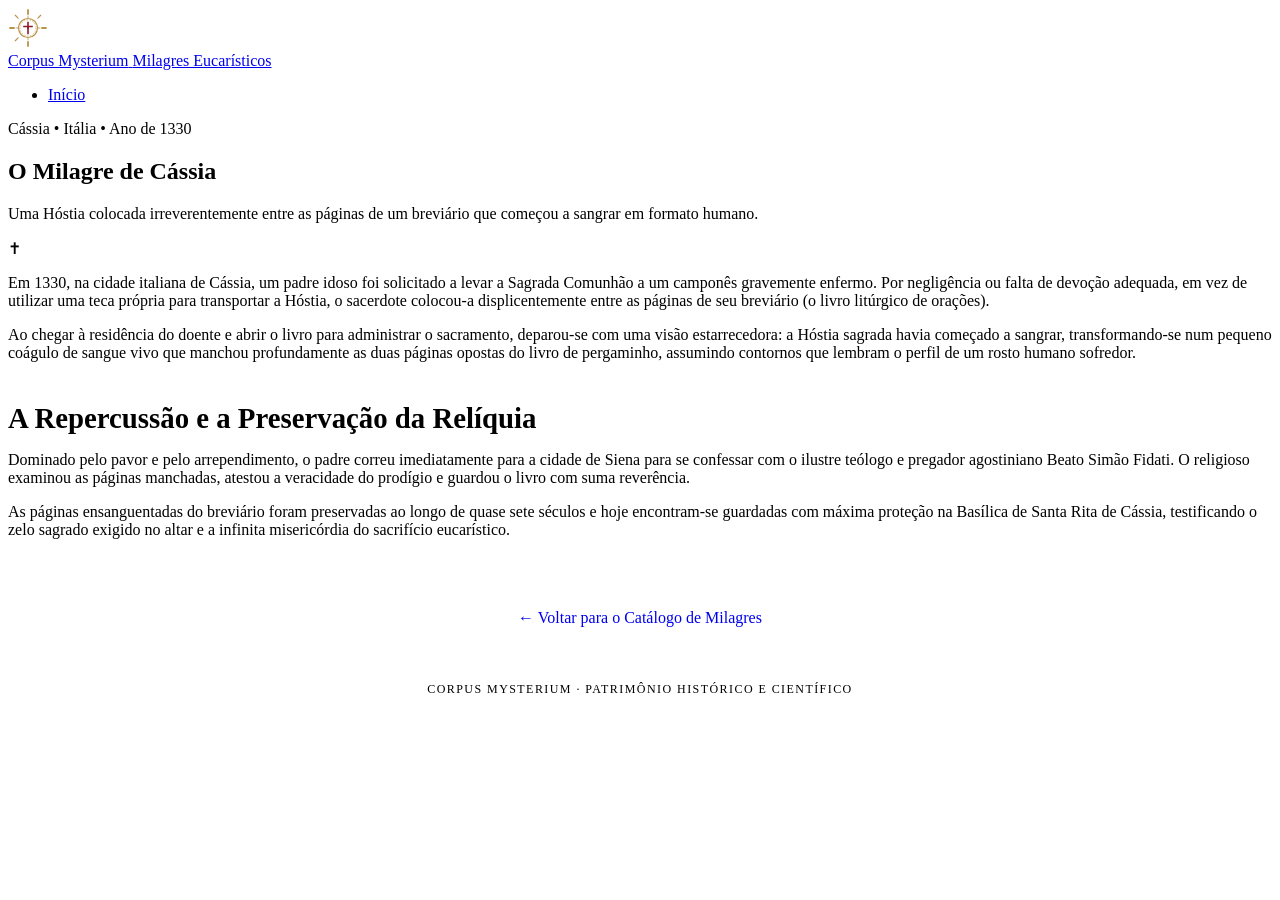
==== milagre cascia/cascia.html @ 96ff58cb "Add files via upload primeira versao do sirte" ====
<!DOCTYPE html>
<html lang="pt-BR">

<head>
    <meta charset="UTF-8">
    <meta name="viewport" content="width=device-width, initial-scale=1.0">
    <title>O Milagre de Cássia - Corpus Mysterium</title>

    <!-- Tipografia Editorial -->
    <link rel="preconnect" href="https://fonts.googleapis.com">
    <link rel="preconnect" href="https://fonts.gstatic.com" crossorigin>
    <link href="https://fonts.googleapis.com/css2?family=Cormorant+Garamond:ital,wght@0,400;0,600;1,400&family=Inter:wght@300;400;500;600&display=swap" rel="stylesheet">

    <!-- Caminho do CSS único na raiz do projeto -->
    <link rel="stylesheet" href="/card pronto/cards.css">
</head>

<body>

    <!-- CABEÇALHO OFICIAL COM A SUA LOGO E NOME CORRETOS -->
    <header class="corpus-header">
        <div class="sacred-atmosphere" aria-hidden="true"></div>

        <div class="header-container">
            <div class="logo-wrapper">
                <a href="../index.html" class="brand-placeholder" aria-label="Corpus Mysterium - Início">
                    <span class="brand-symbol" aria-hidden="true">
                        <!-- SUA LOGO SVG ORIGINAL -->
                        <svg width="40" height="40" viewBox="0 0 40 40" fill="none" xmlns="http://www.w3.org/2000/svg">
                            <g stroke="#B8954A" stroke-linecap="round">
                                <path d="M20 2V6M20 34V38M2 20H6M34 20H38" stroke-width="1.8" />
                                <path d="M7.27 7.27L10.1 10.1M29.9 29.9M32.73 32.73M7.27 32.73L10.1 29.9M29.9 10.1L32.73 7.27" stroke-width="1.2" />
                                <path d="M20 8V10M20 30V32M8 20H10M30 20H32" stroke-width="0.8" />
                            </g>
                            <circle cx="20" cy="20" r="9.5" stroke="#B8954A" stroke-width="1.2" />
                            <circle cx="20" cy="20" r="8" stroke="#B8954A" stroke-width="0.6" stroke-dasharray="1.5 1.5" />
                            <path d="M20 14.5V25.5M16 18.5H24" stroke="#8C1D2B" stroke-width="1.6" stroke-linecap="square" />
                            <circle cx="20" cy="20" r="1" fill="#8C1D2B" />
                        </svg>
                    </span>
                    <div class="brand-text">
                        <span class="brand-title">Corpus Mysterium</span>
                        <span class="brand-subtitle">Milagres Eucarísticos</span>
                    </div>
                </a>
            </div>

            <nav class="main-nav" aria-label="Navegação Principal">
                <ul class="nav-list">
                    <li><a href="../index.html" class="nav-link">Início</a></li>
                </ul>
            </nav>
        </div>

        <div class="sacred-bottom-border" aria-hidden="true"></div>
    </header>

    <!-- CONTEÚDO EDITORIAL DO MILAGRE DE CÁSSIA -->
    <main style="padding-top: calc(var(--header-height) + 2rem);">
        <section class="seccao-introducao">
            <div class="container-editorial">

                <header class="editorial-header">
                    <span class="editorial-subtitulo">Cássia &bull; Itália &bull; Ano de 1330</span>
                    <h1 class="editorial-titulo">O Milagre de Cássia</h1>
                    <p class="editorial-tagline">Uma Hóstia colocada irreverentemente entre as páginas de um breviário que começou a sangrar em formato humano.</p>
                </header>

                <div class="sacred-divider" aria-hidden="true">
                    <span class="line"></span>
                    <span class="symbol">✝</span>
                    <span class="line"></span>
                </div>

                <article class="editorial-conteudo">
                    <p>
                        <span class="drop-cap">E</span>m 1330, na cidade italiana de Cássia, um padre idoso foi solicitado a levar a Sagrada Comunhão a um camponês gravemente enfermo. Por negligência ou falta de devoção adequada, em vez de utilizar uma teca própria para transportar a Hóstia, o sacerdote colocou-a displicentemente entre as páginas de seu breviário (o livro litúrgico de orações).
                    </p>
                    <p>
                        Ao chegar à residência do doente e abrir o livro para administrar o sacramento, deparou-se com uma visão estarrecedora: a Hóstia sagrada havia começado a sangrar, transformando-se num pequeno coágulo de sangue vivo que manchou profundamente as duas páginas opostas do livro de pergaminho, assumindo contornos que lembram o perfil de um rosto humano sofredor.
                    </p>

                    <h3 style="font-family: var(--font-heading); font-size: 1.8rem; color: var(--blood-deep); margin: 2.5rem 0 1rem 0;">A Repercussão e a Preservação da Relíquia</h3>
                    <p>
                        Dominado pelo pavor e pelo arrependimento, o padre correu imediatamente para a cidade de Siena para se confessar com o ilustre teólogo e pregador agostiniano Beato Simão Fidati. O religioso examinou as páginas manchadas, atestou a veracidade do prodígio e guardou o livro com suma reverência.
                    </p>
                    <p>
                        As páginas ensanguentadas do breviário foram preservadas ao longo de quase sete séculos e hoje encontram-se guardadas com máxima proteção na Basílica de Santa Rita de Cássia, testificando o zelo sagrado exigido no altar e a infinita misericórdia do sacrifício eucarístico.
                    </p>

                    <div style="margin-top: 3.5rem; text-align: center;">
                        <a href="/principais/index.html" class="card-action" style="display: inline-flex; border: 1px solid var(--liturgical-gold); padding: 0.9rem 1.8rem; border-radius: 4px; background: var(--pure-white); text-decoration: none;">
                            ← Voltar para o Catálogo de Milagres
                        </a>
                    </div>
                </article>

            </div>
        </section>
    </main>

    <!-- FOOTER -->
    <footer style="background-color: var(--incense-black); color: var(--ivory-eucharistic); text-align: center; padding: 2.5rem; font-size: 0.75rem; letter-spacing: 0.12em; text-transform: uppercase;">
        Corpus Mysterium &middot; Patrimônio Histórico e Científico
    </footer>

</body>

</html>
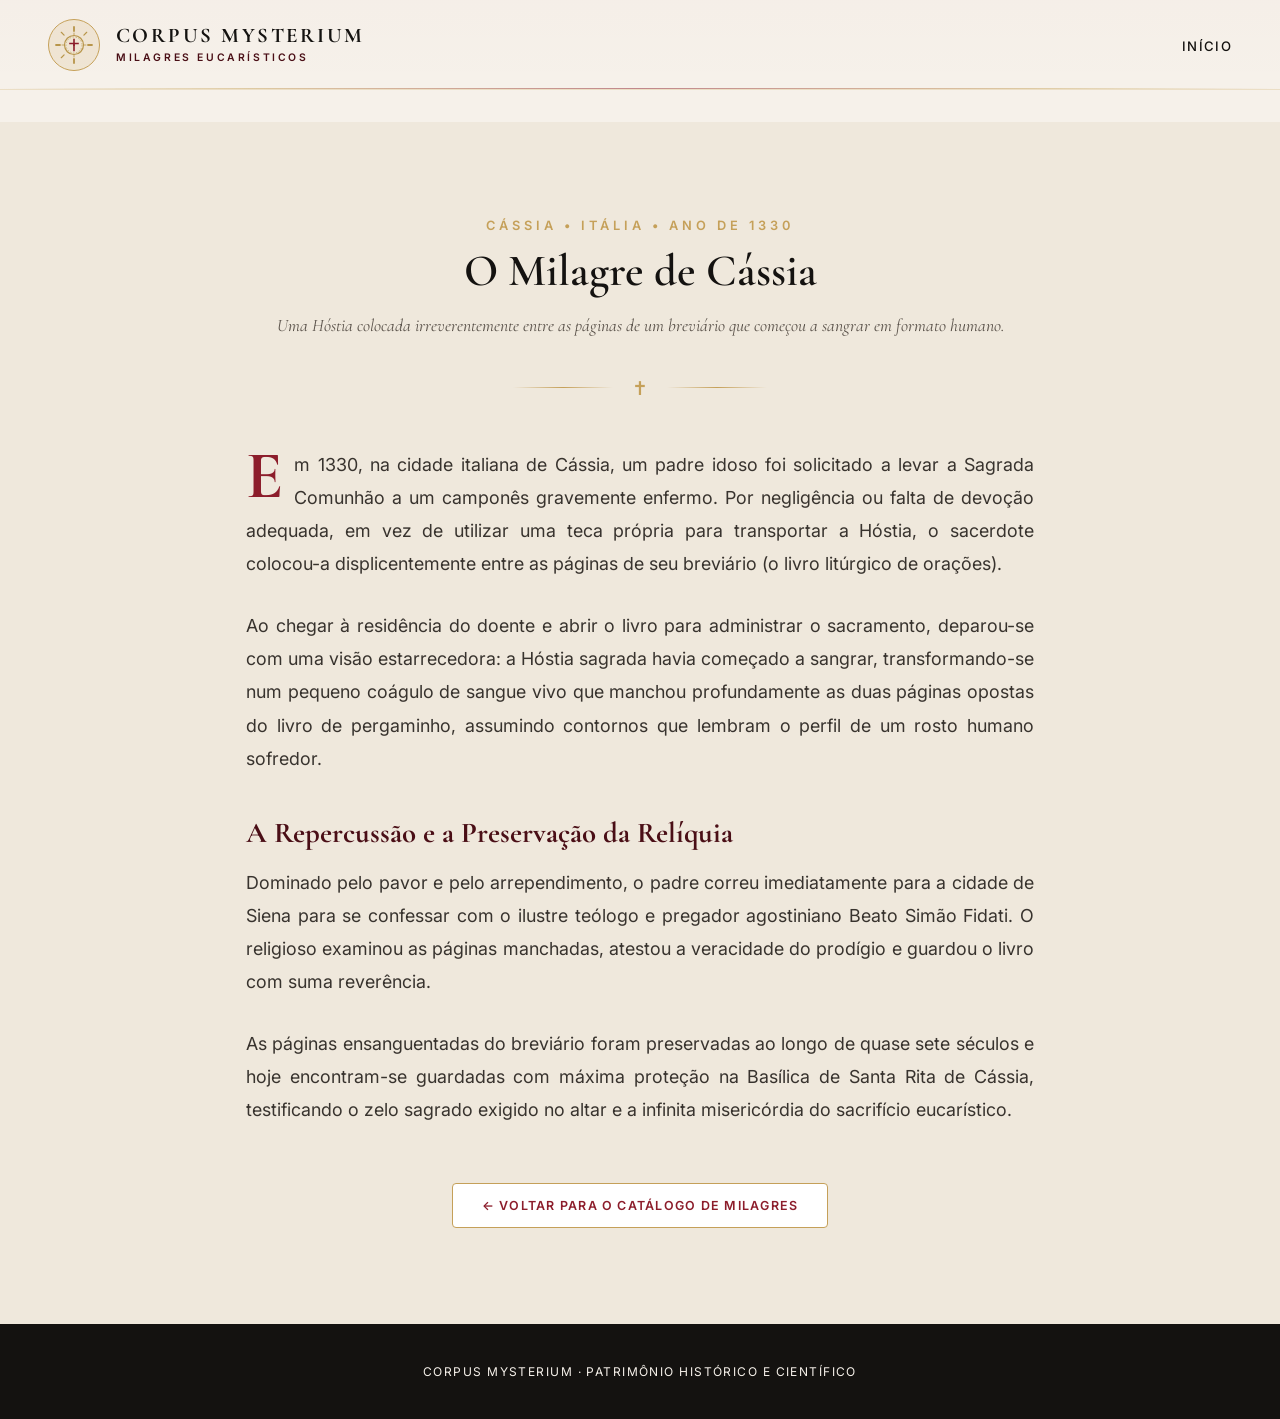
==== commit 8343e338: "Update cascia.html alterando pequeno erro" ====
--- a/milagre cascia/cascia.html
+++ b/milagre cascia/cascia.html
@@ -89,7 +89,7 @@
                     </p>
 
                     <div style="margin-top: 3.5rem; text-align: center;">
-                        <a href="/principais/index.html" class="card-action" style="display: inline-flex; border: 1px solid var(--liturgical-gold); padding: 0.9rem 1.8rem; border-radius: 4px; background: var(--pure-white); text-decoration: none;">
+                        <a href="index.html" class="card-action" style="display: inline-flex; border: 1px solid var(--liturgical-gold); padding: 0.9rem 1.8rem; border-radius: 4px; background: var(--pure-white); text-decoration: none;">
                             ← Voltar para o Catálogo de Milagres
                         </a>
                     </div>
@@ -106,4 +106,4 @@
 
 </body>
 
-</html>+</html>
--- a/card pronto/cards.css
+++ b/card pronto/cards.css
@@ -0,0 +1,647 @@
+@import url('https://fonts.googleapis.com/css2?family=Cormorant+Garamond:ital,wght@0,400;0,600;0,700;1,400&family=Inter:wght@300;400;500;600&display=swap');
+
+:root {
+    /* Paleta Oficial */
+    --ivory-eucharistic: #F6F1EA;
+    --cream: #EFE8DC;
+    --pure-white: #FFFFFF;
+    --incense-black: #141210;
+    --blood-red: #8C1D2B; /* Vermelho sangue vivo */
+    --blood-deep: #4A0E16; /* Vinho sacramental escuro */
+    --liturgical-gold: #C5A059; /* Dourado litúrgico refinado */
+    --liturgical-gold-light: rgba(197, 160, 89, 0.15);
+
+    /* Tipografia */
+    --font-heading: 'Cormorant Garamond', Georgia, serif;
+    --font-sans: 'Inter', sans-serif;
+
+    /* Dimensões */
+    --header-height: 90px;
+    --container-max: 1400px;
+}
+
+/* Reset básico moderno */
+*,
+*::before,
+*::after {
+    box-sizing: border-box;
+    margin: 0;
+    padding: 0;
+}
+
+html {
+    scroll-behavior: smooth;
+}
+
+body {
+    background-color: var(--ivory-eucharistic);
+    color: var(--incense-black);
+    font-family: var(--font-sans);
+    -webkit-font-smoothing: antialiased;
+    text-rendering: optimizeLegibility;
+}
+
+/* ==========================================
+   HEADER PRINCIPAL (Glassmorfismo Sacro)
+   ========================================== */
+.corpus-header {
+    position: fixed;
+    top: 0;
+    left: 0;
+    z-index: 1000;
+    width: 100%;
+    height: var(--header-height);
+    background-color: rgba(246, 241, 234, 0.92);
+    backdrop-filter: blur(12px);
+    -webkit-backdrop-filter: blur(12px);
+    display: flex;
+    align-items: center;
+    justify-content: center;
+    border-bottom: 1px solid rgba(197, 160, 89, 0.25);
+}
+
+.sacred-atmosphere {
+    position: absolute;
+    top: 0;
+    left: 0;
+    width: 100%;
+    height: 100%;
+    pointer-events: none;
+    opacity: 0.15;
+    background: linear-gradient(180deg, rgba(140, 29, 43, 0.08) 0%, transparent 100%);
+}
+
+.header-container {
+    width: 100%;
+    max-width: var(--container-max);
+    margin: 0 auto;
+    padding: 0 3rem;
+    display: flex;
+    align-items: center;
+    justify-content: space-between;
+    position: relative;
+    z-index: 2;
+}
+
+/* ==========================================
+   LOGO & BRANDING
+   ========================================== */
+.logo-wrapper {
+    display: flex;
+    align-items: center;
+}
+
+.brand-placeholder {
+    display: flex;
+    align-items: center;
+    gap: 1rem;
+    text-decoration: none;
+    color: var(--incense-black);
+    transition: opacity 0.25s ease;
+}
+
+.brand-placeholder:hover {
+    opacity: 0.8;
+}
+
+.brand-symbol {
+    display: flex;
+    align-items: center;
+    justify-content: center;
+    width: 52px;
+    height: 52px;
+    flex-shrink: 0;
+    border: 1px solid var(--liturgical-gold);
+    border-radius: 50%;
+    background-color: var(--liturgical-gold-light);
+}
+
+.brand-symbol svg {
+    display: block;
+}
+
+.brand-text {
+    display: flex;
+    flex-direction: column;
+}
+
+.brand-title {
+    font-family: var(--font-heading);
+    font-size: 1.3rem;
+    font-weight: 700;
+    letter-spacing: 0.12em;
+    text-transform: uppercase;
+    color: var(--incense-black);
+    line-height: 1.1;
+}
+
+.brand-subtitle {
+    font-size: 0.65rem;
+    font-weight: 600;
+    letter-spacing: 0.25em;
+    text-transform: uppercase;
+    color: var(--blood-deep);
+    margin-top: 4px;
+}
+
+/* ==========================================
+   NAVEGAÇÃO PRINCIPAL (DESKTOP)
+   ========================================== */
+.main-nav {
+    display: flex;
+}
+
+.nav-list {
+    list-style: none;
+    display: flex;
+    gap: 2.5rem;
+    align-items: center;
+}
+
+.nav-link {
+    position: relative;
+    text-decoration: none;
+    font-family: var(--font-sans);
+    font-size: 0.82rem;
+    font-weight: 500;
+    letter-spacing: 0.1em;
+    text-transform: uppercase;
+    color: var(--incense-black);
+    padding: 0.5rem 0;
+    transition: color 0.25s ease;
+}
+
+.nav-link::after {
+    content: '';
+    position: absolute;
+    bottom: 0;
+    left: 0;
+    width: 0;
+    height: 2px;
+    background: var(--blood-red);
+    transition: width 0.3s cubic-bezier(0.4, 0, 0.2, 1);
+}
+
+.nav-link:hover {
+    color: var(--blood-red);
+}
+
+.nav-link:hover::after {
+    width: 100%;
+}
+
+.sacred-bottom-border {
+    position: absolute;
+    bottom: 0;
+    left: 0;
+    width: 100%;
+    height: 1.5px;
+    background: linear-gradient(90deg, 
+        transparent 0%, 
+        var(--liturgical-gold) 20%, 
+        var(--blood-red) 50%, 
+        var(--liturgical-gold) 80%, 
+        transparent 100%);
+    opacity: 0.5;
+    z-index: 3;
+}
+
+/* ==========================================
+   MENU MOBILE E GAVETA
+   ========================================== */
+.header-actions {
+    display: none;
+}
+
+.mobile-menu-btn {
+    background: none;
+    border: none;
+    cursor: pointer;
+    width: 36px;
+    height: 36px;
+    display: flex;
+    flex-direction: column;
+    justify-content: center;
+    gap: 6px;
+    padding: 4px;
+}
+
+.hamburger-line {
+    display: block;
+    width: 100%;
+    height: 2px;
+    background-color: var(--incense-black);
+    transition: transform 0.3s ease;
+}
+
+.mobile-drawer {
+    position: fixed;
+    top: 0;
+    right: -100%;
+    width: 320px;
+    height: 100vh;
+    background-color: var(--ivory-eucharistic);
+    border-left: 1px solid var(--liturgical-gold);
+    z-index: 2000;
+    display: flex;
+    flex-direction: column;
+    padding: 2.5rem;
+    transition: right 0.4s cubic-bezier(0.16, 1, 0.3, 1);
+    box-shadow: -20px 0 50px rgba(20, 18, 16, 0.15);
+}
+
+.mobile-drawer.open {
+    right: 0;
+}
+
+.drawer-header {
+    display: flex;
+    justify-content: space-between;
+    align-items: center;
+    border-bottom: 1px solid rgba(197, 160, 89, 0.3);
+    padding-bottom: 1.2rem;
+    margin-bottom: 2rem;
+}
+
+.drawer-title {
+    font-family: var(--font-heading);
+    font-size: 1.2rem;
+    font-weight: 600;
+    letter-spacing: 0.1em;
+    color: var(--blood-deep);
+    text-transform: uppercase;
+}
+
+.drawer-close {
+    background: none;
+    border: none;
+    font-size: 2rem;
+    cursor: pointer;
+    color: var(--incense-black);
+    line-height: 1;
+}
+
+.drawer-nav ul {
+    list-style: none;
+    display: flex;
+    flex-direction: column;
+    gap: 1.5rem;
+}
+
+.drawer-link {
+    text-decoration: none;
+    font-size: 1.2rem;
+    font-family: var(--font-heading);
+    color: var(--incense-black);
+    letter-spacing: 0.08em;
+    display: inline-block;
+    transition: color 0.2s ease, transform 0.2s ease;
+}
+
+.drawer-link:hover {
+    color: var(--blood-red);
+    transform: translateX(6px);
+}
+
+.drawer-footer {
+    margin-top: auto;
+    font-size: 0.7rem;
+    letter-spacing: 0.12em;
+    color: var(--blood-deep);
+    text-align: center;
+    border-top: 1px solid rgba(197, 160, 89, 0.3);
+    padding-top: 1.5rem;
+    text-transform: uppercase;
+}
+
+.drawer-backdrop {
+    position: fixed;
+    top: 0;
+    left: 0;
+    width: 100vw;
+    height: 100vh;
+    background-color: rgba(20, 18, 16, 0.5);
+    backdrop-filter: blur(4px);
+    z-index: 1500;
+    opacity: 0;
+    visibility: hidden;
+    transition: opacity 0.35s ease, visibility 0.35s ease;
+}
+
+.drawer-backdrop.active {
+    opacity: 1;
+    visibility: visible;
+}
+
+/* ==========================================
+   HERO / IMAGEM PRINCIPAL
+   ========================================== */
+.imagemPrincipal {
+    background-image: linear-gradient(to bottom, rgba(20, 18, 16, 0.2), rgba(20, 18, 16, 0.7)), url('imagens/last-supper-jesus-desktop-7qcbirqkfvjuj2x7.jpg');
+    background-size: cover;
+    background-position: center;
+    height: 85vh;
+    min-height: 600px;
+    border-bottom: 4px solid var(--liturgical-gold);
+    display: flex;
+    align-items: flex-end;
+    padding-bottom: 5rem;
+    margin-top: var(--header-height);
+}
+
+/* ==========================================
+   SECÇÃO INTRODUÇÃO EDITORIAL
+   ========================================== */
+.seccao-introducao {
+    background-color: var(--cream);
+    padding: 6rem 1.5rem;
+    color: var(--incense-black);
+}
+
+.container-editorial {
+    max-width: 820px;
+    margin: 0 auto;
+    padding: 0 1rem;
+}
+
+.editorial-header {
+    text-align: center;
+    margin-bottom: 2.5rem;
+}
+
+.editorial-subtitulo {
+    display: block;
+    font-size: 0.8rem;
+    text-transform: uppercase;
+    letter-spacing: 4px;
+    color: var(--liturgical-gold);
+    margin-bottom: 0.75rem;
+    font-weight: 600;
+}
+
+.editorial-titulo {
+    font-family: var(--font-heading);
+    font-size: 2.8rem;
+    font-weight: 600;
+    color: var(--incense-black);
+    line-height: 1.2;
+    margin-bottom: 1rem;
+}
+
+.editorial-tagline {
+    font-size: 1.1rem;
+    color: #5A524A;
+    font-weight: 400;
+    font-style: italic;
+    font-family: var(--font-heading);
+}
+
+.sacred-divider {
+    display: flex;
+    align-items: center;
+    justify-content: center;
+    gap: 1.2rem;
+    margin: 2.5rem 0 3rem;
+}
+
+.sacred-divider .line {
+    height: 1px;
+    width: 100px;
+    background: linear-gradient(90deg, transparent, var(--liturgical-gold), transparent);
+}
+
+.sacred-divider .symbol {
+    color: var(--liturgical-gold);
+    font-size: 1.2rem;
+}
+
+.editorial-conteudo p {
+    text-align: justify;
+    font-size: 1.12rem;
+    line-height: 1.85;
+    color: #38332E;
+    margin-bottom: 1.8rem;
+}
+
+.drop-cap {
+    font-family: var(--font-heading);
+    float: left;
+    font-size: 4.2rem;
+    line-height: 0.75;
+    padding-right: 0.7rem;
+    padding-top: 0.2rem;
+    color: var(--blood-red);
+    font-weight: 700;
+}
+
+/* ==========================================
+   SECÇÃO DO CATÁLOGO DE MILAGRES
+   ========================================== */
+.seccao-catalogo {
+    padding: 5rem 1.5rem 1rem 1.5rem;
+    text-align: center;
+    background-color: var(--ivory-eucharistic);
+}
+
+.catalogo-titulo {
+    font-family: var(--font-heading);
+    font-size: 2.4rem;
+    color: var(--incense-black);
+    margin-bottom: 0.5rem;
+    font-weight: 600;
+}
+
+.catalogo-subtitulo {
+    font-size: 0.95rem;
+    color: #6E645C;
+    letter-spacing: 0.05em;
+}
+
+/* ==========================================
+   GRELHA DE CARDS DE MILAGRES (3 COLUNAS)
+   ========================================== */
+.miracles-gallery-section {
+    background-color: var(--ivory-eucharistic);
+    padding: 3rem 2rem 6rem 2rem;
+}
+
+.section-container {
+    max-width: var(--container-max);
+    margin: 0 auto;
+}
+
+.miracles-photo-grid {
+    display: grid;
+    grid-template-columns: repeat(3, 1fr);
+    gap: 2.5rem;
+}
+
+.miracle-photo-card {
+    display: flex;
+    flex-direction: column;
+    text-decoration: none;
+    color: var(--incense-black);
+    background-color: var(--pure-white);
+    border: 1px solid rgba(197, 160, 89, 0.25);
+    border-radius: 8px;
+    position: relative;
+    overflow: hidden;
+    box-shadow: 0 10px 30px rgba(20, 18, 16, 0.04);
+    transition: transform 0.4s cubic-bezier(0.16, 1, 0.3, 1), 
+                box-shadow 0.4s ease, 
+                border-color 0.4s ease;
+}
+
+.miracle-photo-card:hover {
+    transform: translateY(-8px);
+    border-color: var(--liturgical-gold);
+    box-shadow: 0 20px 40px rgba(20, 18, 16, 0.09);
+}
+
+.card-photo-wrapper {
+    position: relative;
+    width: 100%;
+    aspect-ratio: 16 / 10;
+    overflow: hidden;
+    background-color: var(--incense-black);
+}
+
+.card-photo {
+    width: 100%;
+    height: 100%;
+    object-fit: cover;
+    transition: transform 0.7s cubic-bezier(0.16, 1, 0.3, 1), filter 0.6s ease;
+    filter: brightness(0.95) contrast(1.02);
+}
+
+.miracle-photo-card:hover .card-photo {
+    transform: scale(1.06);
+    filter: brightness(1.02) contrast(1.05);
+}
+
+.card-badge {
+    position: absolute;
+    top: 1rem;
+    right: 1rem;
+    background-color: rgba(20, 18, 16, 0.85);
+    color: var(--liturgical-gold);
+    font-family: var(--font-heading);
+    font-size: 0.85rem;
+    font-weight: 600;
+    letter-spacing: 0.08em;
+    padding: 0.35rem 0.9rem;
+    border: 1px solid rgba(197, 160, 89, 0.4);
+    backdrop-filter: blur(6px);
+    border-radius: 4px;
+}
+
+.card-body {
+    padding: 2rem 1.8rem;
+    display: flex;
+    flex-direction: column;
+    flex-grow: 1;
+}
+
+.card-meta {
+    display: flex;
+    justify-content: space-between;
+    align-items: center;
+    font-size: 0.75rem;
+    letter-spacing: 0.12em;
+    text-transform: uppercase;
+    margin-bottom: 0.8rem;
+}
+
+.card-location {
+    color: var(--blood-deep);
+    font-weight: 700;
+}
+
+.card-type {
+    color: #7A7067;
+}
+
+.card-title {
+    font-family: var(--font-heading);
+    font-size: 1.7rem;
+    font-weight: 600;
+    color: var(--incense-black);
+    line-height: 1.2;
+    margin-bottom: 0.9rem;
+    transition: color 0.25s ease;
+}
+
+.miracle-photo-card:hover .card-title {
+    color: var(--blood-red);
+}
+
+.card-description {
+    font-size: 0.9rem;
+    color: #5E564E;
+    line-height: 1.65;
+    margin-bottom: 1.8rem;
+    flex-grow: 1;
+}
+
+.card-action {
+    display: inline-flex;
+    align-items: center;
+    gap: 0.6rem;
+    font-size: 0.78rem;
+    font-weight: 600;
+    letter-spacing: 0.1em;
+    text-transform: uppercase;
+    color: var(--blood-red);
+    border-top: 1px solid rgba(197, 160, 89, 0.2);
+    padding-top: 1.2rem;
+    margin-top: auto;
+    transition: color 0.25s ease;
+}
+
+.arrow-icon {
+    width: 16px;
+    height: 16px;
+    transition: transform 0.25s ease;
+}
+
+.miracle-photo-card:hover .card-action {
+    color: var(--blood-deep);
+}
+
+.miracle-photo-card:hover .arrow-icon {
+    transform: translateX(6px);
+}
+
+/* ==========================================
+   RESPONSIVIDADE (MEDIA QUERIES)
+   ========================================== */
+@media (max-width: 1024px) {
+    .miracles-photo-grid {
+        grid-template-columns: repeat(2, 1fr);
+        gap: 2rem;
+    }
+    .header-container {
+        padding: 0 2rem;
+    }
+}
+
+@media (max-width: 968px) {
+    .main-nav {
+        display: none;
+    }
+    .header-actions {
+        display: flex;
+    }
+}
+
+@media (max-width: 650px) {
+    .miracles-photo-grid {
+        grid-template-columns: 1fr;
+    }
+    .editorial-titulo {
+        font-size: 2.1rem;
+    }
+    .header-container {
+        padding: 0 1.2rem;
+    }
+}
